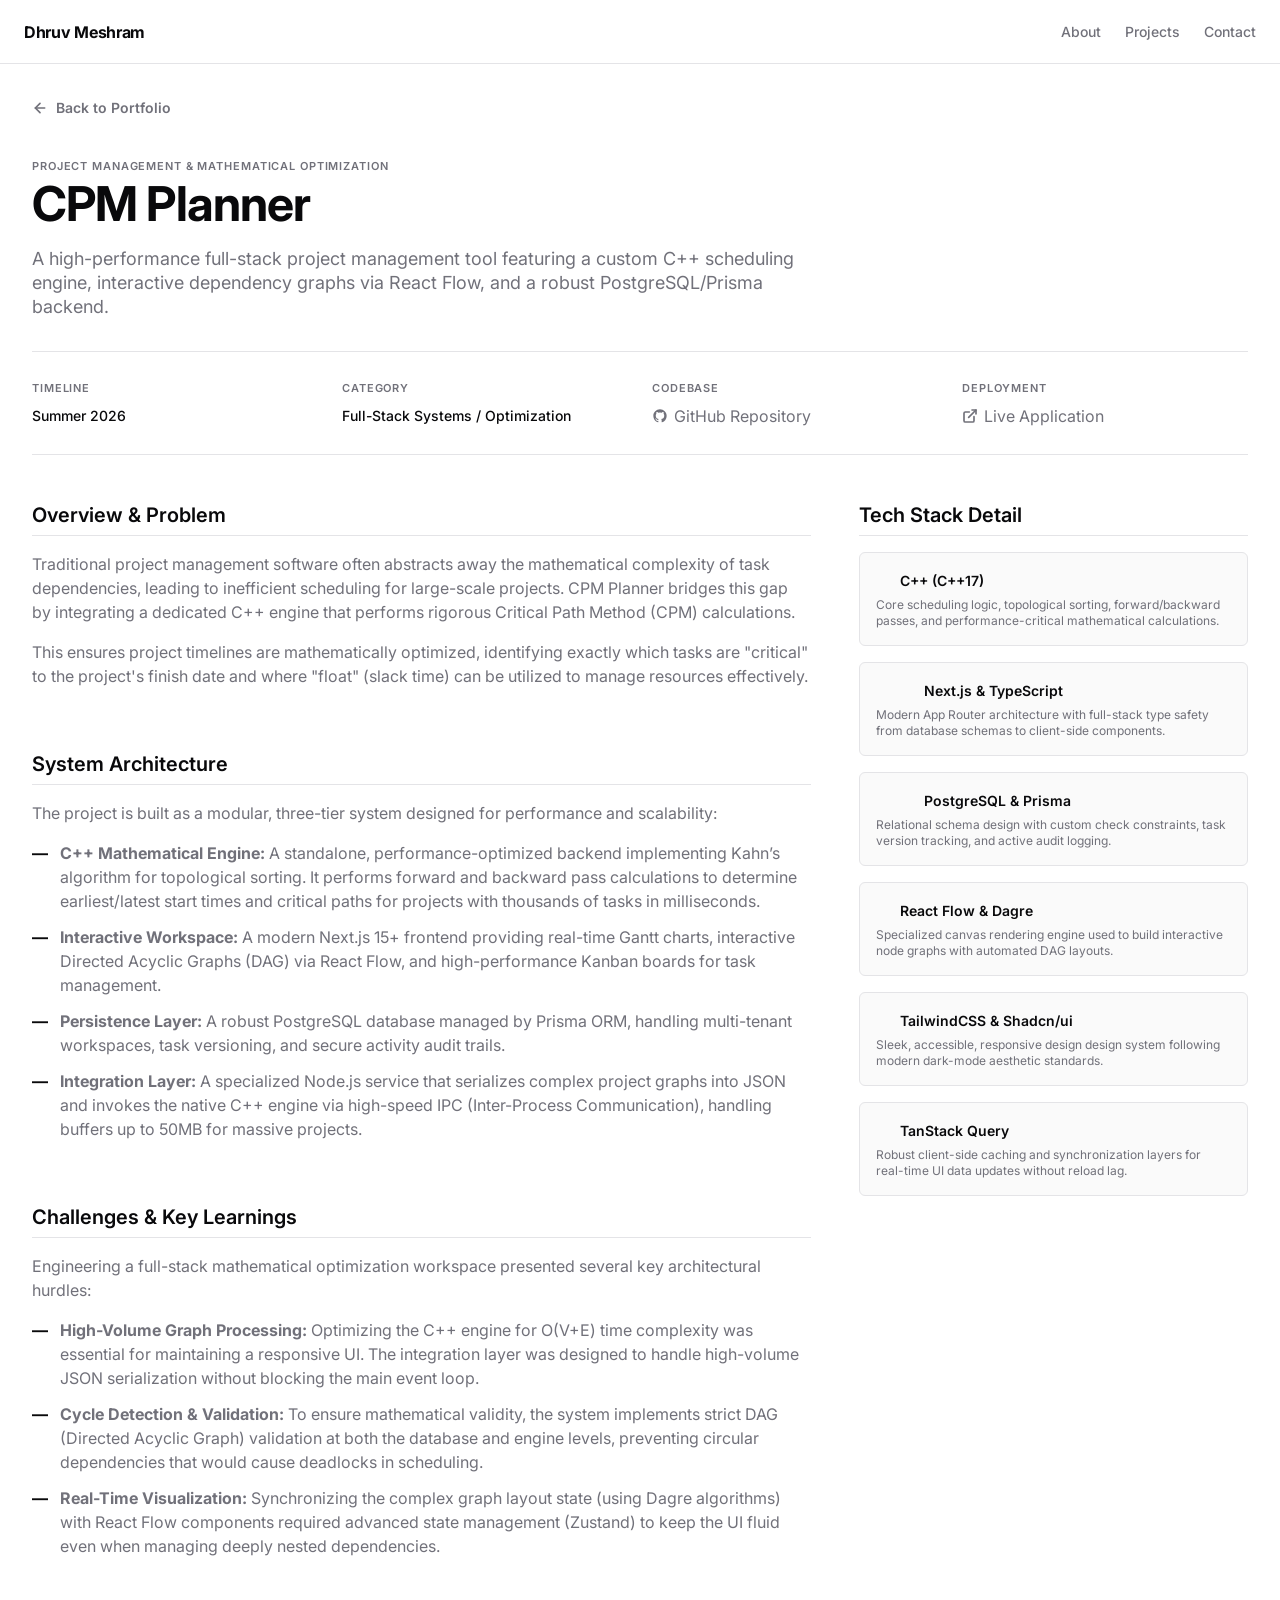
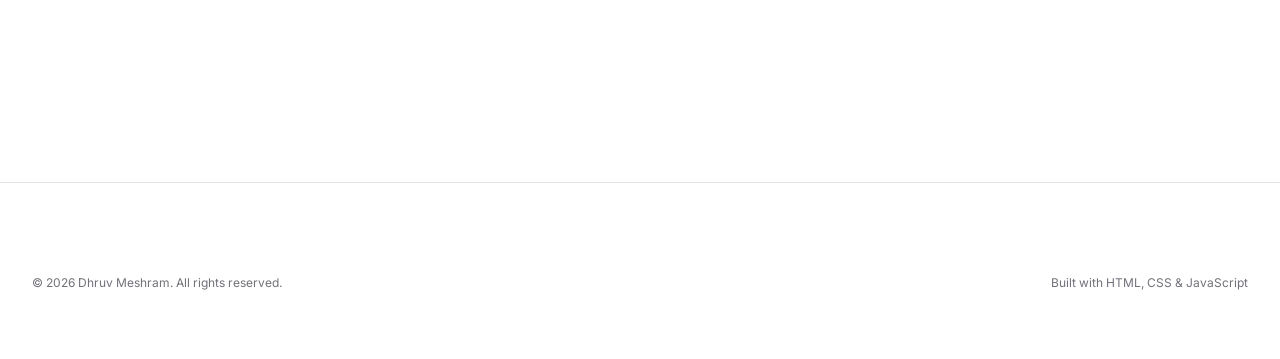
==== projects/cpm-planner.html @ 022d0e7c "added CPM Planner project in portfolio" ====
<!DOCTYPE html>
<html lang="en">

<head>
  <meta charset="UTF-8" />
  <meta name="viewport" content="width=device-width, initial-scale=1.0" />
  <meta name="description"
    content="Detailed overview of CPM Planner — a high-performance full-stack project management tool featuring a custom C++ scheduling engine, Next.js 15 interactive frontend, and IPC integration layer." />
  <title>CPM Planner — Project Details</title>

  <!-- Fonts: Geist via CDN, fallback Inter -->
  <link rel="preconnect" href="https://fonts.googleapis.com" />
  <link rel="preconnect" href="https://fonts.gstatic.com" crossorigin />
  <link href="https://fonts.googleapis.com/css2?family=Inter:wght@400;500;600;700&display=swap" rel="stylesheet" />
  <link href="https://fonts.cdnfonts.com/css/geist-sans" rel="stylesheet" />

  <!-- Styles -->
  <link rel="stylesheet" href="../css/tokens.css" />
  <link rel="stylesheet" href="../css/base.css" />
  <link rel="stylesheet" href="../css/typography.css" />
  <link rel="stylesheet" href="../css/components.css" />
  <link rel="stylesheet" href="../css/responsive.css" />

</head>

<body>

  <!-- NAVBAR -->
  <nav class="navbar" role="navigation" aria-label="Main navigation">
    <div class="navbar__inner">
      <a href="../index.html" class="navbar__logo">Dhruv Meshram</a>

      <ul class="navbar__links" role="list">
        <li><a class="navbar__link" href="../index.html#about">About</a></li>
        <li><a class="navbar__link" href="../index.html#projects">Projects</a></li>
        <li><a class="navbar__link" href="../index.html#contact">Contact</a></li>
      </ul>
    </div>
  </nav>

  <!-- MAIN CONTENT -->
  <main class="project-detail">
    <div class="container">
      
      <!-- Back Link -->
      <a href="../index.html#projects" class="project-detail__back" aria-label="Back to home page projects section">
        <svg width="16" height="16" viewBox="0 0 24 24" fill="none" stroke="currentColor" stroke-width="2.5" stroke-linecap="round" stroke-linejoin="round">
          <line x1="19" y1="12" x2="5" y2="12"></line>
          <polyline points="12 19 5 12 12 5"></polyline>
        </svg>
        Back to Portfolio
      </a>

      <!-- Header Section -->
      <header class="project-detail__header reveal">
        <span class="project-detail__eyebrow">Project Management &amp; Mathematical Optimization</span>
        <h1 class="project-detail__title">CPM Planner</h1>
        <p class="project-detail__summary">
          A high-performance full-stack project management tool featuring a custom C++ scheduling engine, interactive dependency graphs via React Flow, and a robust PostgreSQL/Prisma backend.
        </p>
      </header>

      <!-- Meta Grid -->
      <div class="project-detail__meta-grid reveal reveal-delay-1">
        <div>
          <p class="project-detail__meta-item-title">Timeline</p>
          <p class="project-detail__meta-item-value">Summer 2026</p>
        </div>
        <div>
          <p class="project-detail__meta-item-title">Category</p>
          <p class="project-detail__meta-item-value">Full-Stack Systems / Optimization</p>
        </div>
        <div>
          <p class="project-detail__meta-item-title">Codebase</p>
          <a href="https://github.com/dhruv-meshram/cpm.git" target="_blank" rel="noopener noreferrer" class="project-detail__meta-link">
            <svg viewBox="0 0 24 24" fill="currentColor">
              <path d="M12 2C6.477 2 2 6.477 2 12c0 4.418 2.865 8.166 6.839 9.489.5.092.682-.217.682-.482 0-.237-.009-.868-.014-1.703-2.782.604-3.369-1.342-3.369-1.342-.454-1.154-1.11-1.462-1.11-1.462-.908-.62.069-.608.069-.608 1.003.07 1.531 1.03 1.531 1.03.892 1.529 2.341 1.087 2.91.832.092-.647.35-1.088.636-1.338-2.22-.253-4.555-1.11-4.555-4.943 0-1.091.39-1.984 1.029-2.683-.103-.253-.446-1.27.098-2.647 0 0 .84-.269 2.75 1.025A9.578 9.578 0 0 1 12 6.836a9.59 9.59 0 0 1 2.504.337c1.909-1.294 2.747-1.025 2.747-1.025.546 1.377.202 2.394.1 2.647.64.699 1.028 1.592 1.028 2.683 0 3.842-2.339 4.687-4.566 4.935.359.309.678.919.678 1.852 0 1.336-.012 2.415-.012 2.743 0 .267.18.578.688.48C19.138 20.163 22 16.418 22 12c0-5.523-4.477-10-10-10z" />
            </svg>
            GitHub Repository
          </a>
        </div>
        <div>
          <p class="project-detail__meta-item-title">Deployment</p>
          <a href="https://cpm-app-w0e3.onrender.com" target="_blank" rel="noopener noreferrer" class="project-detail__meta-link">
            <svg viewBox="0 0 24 24" fill="none" stroke="currentColor" stroke-width="2.5" stroke-linecap="round" stroke-linejoin="round">
              <path d="M18 13v6a2 2 0 0 1-2 2H5a2 2 0 0 1-2-2V8a2 2 0 0 1 2-2h6"></path>
              <polyline points="15 3 21 3 21 9"></polyline>
              <line x1="10" y1="14" x2="21" y2="3"></line>
            </svg>
            Live Application
          </a>
        </div>
      </div>


      <!-- Details Content Grid -->
      <div class="project-detail__content-grid">
        
        <!-- Left Side: Main Writeup -->
        <div class="reveal">
          <section class="project-detail__section">
            <h2 class="project-detail__section-title">Overview &amp; Problem</h2>
            <p class="project-detail__text">
              Traditional project management software often abstracts away the mathematical complexity of task dependencies, leading to inefficient scheduling for large-scale projects. CPM Planner bridges this gap by integrating a dedicated C++ engine that performs rigorous Critical Path Method (CPM) calculations.
            </p>
            <p class="project-detail__text">
              This ensures project timelines are mathematically optimized, identifying exactly which tasks are "critical" to the project's finish date and where "float" (slack time) can be utilized to manage resources effectively.
            </p>
          </section>

          <section class="project-detail__section">
            <h2 class="project-detail__section-title">System Architecture</h2>
            <p class="project-detail__text">
              The project is built as a modular, three-tier system designed for performance and scalability:
            </p>
            <div class="project-detail__bullets">
              <div class="project-detail__bullet">
                <div>
                  <strong>C++ Mathematical Engine:</strong> A standalone, performance-optimized backend implementing Kahn’s algorithm for topological sorting. It performs forward and backward pass calculations to determine earliest/latest start times and critical paths for projects with thousands of tasks in milliseconds.
                </div>
              </div>
              <div class="project-detail__bullet">
                <div>
                  <strong>Interactive Workspace:</strong> A modern Next.js 15+ frontend providing real-time Gantt charts, interactive Directed Acyclic Graphs (DAG) via React Flow, and high-performance Kanban boards for task management.
                </div>
              </div>
              <div class="project-detail__bullet">
                <div>
                  <strong>Persistence Layer:</strong> A robust PostgreSQL database managed by Prisma ORM, handling multi-tenant workspaces, task versioning, and secure activity audit trails.
                </div>
              </div>
              <div class="project-detail__bullet">
                <div>
                  <strong>Integration Layer:</strong> A specialized Node.js service that serializes complex project graphs into JSON and invokes the native C++ engine via high-speed IPC (Inter-Process Communication), handling buffers up to 50MB for massive projects.
                </div>
              </div>
            </div>
          </section>

          <section class="project-detail__section">
            <h2 class="project-detail__section-title">Challenges &amp; Key Learnings</h2>
            <p class="project-detail__text">
              Engineering a full-stack mathematical optimization workspace presented several key architectural hurdles:
            </p>
            <div class="project-detail__bullets">
              <div class="project-detail__bullet">
                <div>
                  <strong>High-Volume Graph Processing:</strong> Optimizing the C++ engine for O(V+E) time complexity was essential for maintaining a responsive UI. The integration layer was designed to handle high-volume JSON serialization without blocking the main event loop.
                </div>
              </div>
              <div class="project-detail__bullet">
                <div>
                  <strong>Cycle Detection &amp; Validation:</strong> To ensure mathematical validity, the system implements strict DAG (Directed Acyclic Graph) validation at both the database and engine levels, preventing circular dependencies that would cause deadlocks in scheduling.
                </div>
              </div>
              <div class="project-detail__bullet">
                <div>
                  <strong>Real-Time Visualization:</strong> Synchronizing the complex graph layout state (using Dagre algorithms) with React Flow components required advanced state management (Zustand) to keep the UI fluid even when managing deeply nested dependencies.
                </div>
              </div>
            </div>
          </section>

        </div>

        <!-- Right Side: Sidebar Tech Stack & Specs -->
        <div class="reveal reveal-delay-2">
          <section class="project-detail__section">
            <h2 class="project-detail__section-title">Tech Stack Detail</h2>
            <div class="project-detail__tech-list">
              <div class="project-detail__tech-item">
                <p class="project-detail__tech-name">
                  <span class="project-detail__tech-icon" style="mask-image: url('https://cdn.simpleicons.org/cplusplus'); -webkit-mask-image: url('https://cdn.simpleicons.org/cplusplus');"></span>
                  C++ (C++17)
                </p>
                <p class="project-detail__tech-desc">Core scheduling logic, topological sorting, forward/backward passes, and performance-critical mathematical calculations.</p>
              </div>
              <div class="project-detail__tech-item">
                <p class="project-detail__tech-name">
                  <span class="project-detail__tech-icon" style="mask-image: url('https://cdn.simpleicons.org/nextdotjs'); -webkit-mask-image: url('https://cdn.simpleicons.org/nextdotjs');"></span>
                  <span class="project-detail__tech-icon" style="mask-image: url('https://cdn.simpleicons.org/typescript'); -webkit-mask-image: url('https://cdn.simpleicons.org/typescript');"></span>
                  Next.js &amp; TypeScript
                </p>
                <p class="project-detail__tech-desc">Modern App Router architecture with full-stack type safety from database schemas to client-side components.</p>
              </div>
              <div class="project-detail__tech-item">
                <p class="project-detail__tech-name">
                  <span class="project-detail__tech-icon" style="mask-image: url('https://cdn.simpleicons.org/postgresql'); -webkit-mask-image: url('https://cdn.simpleicons.org/postgresql');"></span>
                  <span class="project-detail__tech-icon" style="mask-image: url('https://cdn.simpleicons.org/prisma'); -webkit-mask-image: url('https://cdn.simpleicons.org/prisma');"></span>
                  PostgreSQL &amp; Prisma
                </p>
                <p class="project-detail__tech-desc">Relational schema design with custom check constraints, task version tracking, and active audit logging.</p>
              </div>
              <div class="project-detail__tech-item">
                <p class="project-detail__tech-name">
                  <span class="project-detail__tech-icon" style="mask-image: url('https://cdn.simpleicons.org/react'); -webkit-mask-image: url('https://cdn.simpleicons.org/react');"></span>
                  React Flow &amp; Dagre
                </p>
                <p class="project-detail__tech-desc">Specialized canvas rendering engine used to build interactive node graphs with automated DAG layouts.</p>
              </div>
              <div class="project-detail__tech-item">
                <p class="project-detail__tech-name">
                  <span class="project-detail__tech-icon" style="mask-image: url('https://cdn.simpleicons.org/tailwindcss'); -webkit-mask-image: url('https://cdn.simpleicons.org/tailwindcss');"></span>
                  TailwindCSS &amp; Shadcn/ui
                </p>
                <p class="project-detail__tech-desc">Sleek, accessible, responsive design design system following modern dark-mode aesthetic standards.</p>
              </div>
              <div class="project-detail__tech-item">
                <p class="project-detail__tech-name">
                  <span class="project-detail__tech-icon" style="mask-image: url('https://cdn.simpleicons.org/reactquery'); -webkit-mask-image: url('https://cdn.simpleicons.org/reactquery');"></span>
                  TanStack Query
                </p>
                <p class="project-detail__tech-desc">Robust client-side caching and synchronization layers for real-time UI data updates without reload lag.</p>
              </div>
            </div>
          </section>
        </div>

      </div>
    </div>
  </main>

  <!-- FOOTER -->
  <footer class="contact-section">
    <div class="container">
      <div class="footer__bottom" style="margin-top: 0; border-top: none;">
        <p class="footer__copy">&copy; 2026 Dhruv Meshram. All rights reserved.</p>
        <p class="footer__copy">Built with HTML, CSS &amp; JavaScript</p>
      </div>
    </div>
  </footer>

  <!-- Scripts -->
  <script src="../js/animations.js"></script>
</body>

</html>
---- css/tokens.css ----
/* ============================================================
   DESIGN TOKENS — Dhruv Meshram Portfolio
   Source: bjorn-melin-design.json / bjorn-melin-design.css
   ============================================================ */

:root {
  /* ── Colors ── */
  --color-background: #ffffff;
  --color-foreground: #09090b;
  --color-muted-foreground: #71717a;
  --color-muted-surface: #f4f4f5;
  --color-surface-subtle: #fafafa;
  --color-primary-action: #18181b;
  --color-border: #e4e4e7;

  /* ── Spacing (4px base grid) ── */
  --sp-0-5: 2px;
  --sp-1: 4px;
  --sp-1-5: 6px;
  --sp-2: 8px;
  --sp-2-5: 10px;
  --sp-3: 12px;
  --sp-4: 16px;
  --sp-5: 20px;
  --sp-6: 24px;
  --sp-8: 32px;
  --sp-12: 48px;
  --sp-16: 64px;
  --sp-20: 80px;
  --sp-24: 96px;

  /* ── Border Radius ── */
  --radius-xs: 2px;
  --radius-sm: 6px;
  --radius-md: 8px;
  --radius-full: 9999px;

  /* ── Typography ── */
  --font-sans: "Geist", "Inter", ui-sans-serif, system-ui, -apple-system, sans-serif;
  --font-mono: "Geist Mono", "Fira Code", ui-monospace, monospace;

  /* Font sizes */
  --fs-hero: 72px;
  --fs-xl: 48px;
  --fs-lg: 36px;
  --fs-card: 20px;
  --fs-sub: 18px;
  --fs-body: 16px;
  --fs-sm: 14px;
  --fs-label: 12px;
  --fs-micro: 11px;

  /* Line heights */
  --lh-hero: 72px;
  --lh-xl: 48px;
  --lh-lg: 40px;
  --lh-card: 28px;
  --lh-body: 24px;
  --lh-sm: 20px;
  --lh-label: 16px;
  --lh-micro: 20px;

  /* Letter spacing */
  --ls-hero: -1.8px;
  --ls-lg: -0.9px;
  --ls-sub: -0.45px;

  /* ── Transitions ── */
  --transition-fast: 150ms ease;
  --transition-base: 250ms ease;
  --transition-slow: 400ms ease;

  /* ── Elevation ── */
  /* Flat design — border-based depth only */
  --shadow-card: 0 0 0 1px var(--color-border);

  /* ── Layout ── */
  --max-w-content: 1500px;
  --nav-height: 64px;
  --section-gap: var(--sp-24);
}
---- css/base.css ----
/* ============================================================
   BASE RESET & DEFAULTS
   ============================================================ */

*, *::before, *::after {
  box-sizing: border-box;
  margin: 0;
  padding: 0;
}

html {
  scroll-behavior: smooth;
  font-size: 16px;
  -webkit-text-size-adjust: 100%;
}

body {
  font-family: var(--font-sans);
  font-size: var(--fs-body);
  line-height: var(--lh-body);
  font-weight: 400;
  color: var(--color-foreground);
  background-color: var(--color-background);
  -webkit-font-smoothing: antialiased;
  -moz-osx-font-smoothing: grayscale;
  overflow-x: hidden;
}

img, video, svg {
  display: block;
  max-width: 100%;
}

a {
  color: inherit;
  text-decoration: none;
}

ul, ol {
  list-style: none;
}

button, input, textarea, select {
  font: inherit;
}

h1, h2, h3, h4, h5, h6 {
  font-weight: 700;
  line-height: 1.2;
  color: var(--color-foreground);
}

/* Focus styles from design signal */
*:focus-visible {
  outline: 3px solid var(--color-foreground);
  outline-offset: 2px;
  border-radius: var(--radius-xs);
}

/* Scroll padding for sticky nav */
html {
  scroll-padding-top: calc(var(--nav-height) + 16px);
}

/* ── Container ── */
.container {
  width: 100%;
  max-width: var(--max-w-content);
  margin-inline: auto;
  padding-inline: var(--sp-6);
}

/* ── Section base ── */
section {
  padding-block: var(--section-gap);
}

section:nth-child(even) {
  background-color: var(--color-surface-subtle);
}

/* ── Divider ── */
.divider {
  width: 100%;
  height: 1px;
  background-color: var(--color-border);
  margin-block: var(--sp-8);
}

/* ── Screen reader only ── */
.sr-only {
  position: absolute;
  width: 1px;
  height: 1px;
  padding: 0;
  margin: -1px;
  overflow: hidden;
  clip: rect(0, 0, 0, 0);
  white-space: nowrap;
  border: 0;
}

/* ── Reduced motion ── */
@media (prefers-reduced-motion: reduce) {
  *, *::before, *::after {
    animation-duration: 0.01ms !important;
    animation-iteration-count: 1 !important;
    transition-duration: 0.01ms !important;
    scroll-behavior: auto !important;
  }
}
---- css/typography.css ----
/* ============================================================
   TYPOGRAPHY UTILITY CLASSES
   Source: bjorn-melin-DESIGN.md type scale
   ============================================================ */

/* ── Hero H1 ── */
.type-hero {
  font-family: var(--font-sans);
  font-size: var(--fs-hero);
  font-weight: 700;
  line-height: var(--lh-hero);
  letter-spacing: var(--ls-hero);
  color: var(--color-foreground);
}

/* ── Section Heading XL ── */
.type-section-xl {
  font-family: var(--font-sans);
  font-size: var(--fs-xl);
  font-weight: 700;
  line-height: var(--lh-xl);
  letter-spacing: normal;
  color: var(--color-foreground);
}

/* ── Section Heading LG ── */
.type-section-lg {
  font-family: var(--font-sans);
  font-size: var(--fs-lg);
  font-weight: 700;
  line-height: var(--lh-lg);
  letter-spacing: var(--ls-lg);
  color: var(--color-foreground);
}

/* ── Card Heading ── */
.type-card-heading {
  font-family: var(--font-sans);
  font-size: var(--fs-card);
  font-weight: 600;
  line-height: var(--lh-card);
  letter-spacing: normal;
  color: var(--color-foreground);
}

/* ── Subheading ── */
.type-subheading {
  font-family: var(--font-sans);
  font-size: var(--fs-sub);
  font-weight: 600;
  line-height: var(--lh-card);
  letter-spacing: var(--ls-sub);
  color: var(--color-foreground);
}

/* ── Body ── */
.type-body {
  font-family: var(--font-sans);
  font-size: var(--fs-body);
  font-weight: 400;
  line-height: var(--lh-body);
  letter-spacing: normal;
  color: var(--color-foreground);
}

/* ── Body Medium ── */
.type-body-medium {
  font-family: var(--font-sans);
  font-size: var(--fs-sm);
  font-weight: 500;
  line-height: var(--lh-sm);
  letter-spacing: normal;
}

/* ── Body Small ── */
.type-body-small {
  font-family: var(--font-sans);
  font-size: var(--fs-sm);
  font-weight: 400;
  line-height: var(--lh-sm);
  letter-spacing: normal;
}

/* ── Label ── */
.type-label {
  font-family: var(--font-sans);
  font-size: var(--fs-label);
  font-weight: 600;
  line-height: var(--lh-label);
  letter-spacing: normal;
}

/* ── Caption ── */
.type-caption {
  font-family: var(--font-sans);
  font-size: var(--fs-label);
  font-weight: 400;
  line-height: var(--lh-label);
  letter-spacing: normal;
  color: var(--color-muted-foreground);
}

/* ── Micro Label ── */
.type-micro {
  font-family: var(--font-sans);
  font-size: var(--fs-micro);
  font-weight: 500;
  line-height: var(--lh-micro);
  letter-spacing: normal;
  text-transform: uppercase;
  color: var(--color-muted-foreground);
}

/* ── Color Modifiers ── */
.text-muted    { color: var(--color-muted-foreground); }
.text-primary  { color: var(--color-foreground); }
.text-action   { color: var(--color-primary-action); }
---- css/components.css ----
/* ============================================================
   COMPONENTS — Navbar, Hero, Section Headers, Cards, Badges
   ============================================================ */

/* ══════════════════════════════════════════
   NAVBAR
══════════════════════════════════════════ */
.navbar {
  position: fixed;
  top: 0;
  left: 0;
  right: 0;
  z-index: 100;
  height: var(--nav-height);
  background-color: rgba(255, 255, 255, 0.85);
  backdrop-filter: blur(4px);
  -webkit-backdrop-filter: blur(4px);
  border-bottom: 1px solid var(--color-border);
}

.navbar__inner {
  display: flex;
  align-items: center;
  justify-content: space-between;
  height: 100%;
  max-width: var(--max-w-content);
  margin-inline: auto;
  padding-inline: var(--sp-6);
}

.navbar__logo {
  font-size: var(--fs-body);
  font-weight: 700;
  letter-spacing: -0.3px;
  color: var(--color-foreground);
  white-space: nowrap;
}

.navbar__links {
  display: flex;
  align-items: center;
  gap: var(--sp-6);
}

.navbar__link {
  font-size: var(--fs-sm);
  font-weight: 500;
  color: var(--color-muted-foreground);
  transition: color var(--transition-fast);
  white-space: nowrap;
}

.navbar__link:hover,
.navbar__link.is-active {
  color: var(--color-foreground);
}

.navbar__link.is-active {
  font-weight: 600;
}

/* Mobile hamburger */
.navbar__toggle {
  display: none;
  flex-direction: column;
  gap: 5px;
  background: none;
  border: none;
  cursor: pointer;
  padding: var(--sp-1);
}

.navbar__toggle span {
  display: block;
  width: 22px;
  height: 2px;
  background-color: var(--color-foreground);
  border-radius: var(--radius-full);
  transition: transform var(--transition-base), opacity var(--transition-base);
}

.navbar__toggle.is-open span:nth-child(1) {
  transform: translateY(7px) rotate(45deg);
}

.navbar__toggle.is-open span:nth-child(2) {
  opacity: 0;
}

.navbar__toggle.is-open span:nth-child(3) {
  transform: translateY(-7px) rotate(-45deg);
}

/* Mobile nav drawer */
.navbar__mobile {
  display: none;
  flex-direction: column;
  gap: var(--sp-1);
  background-color: var(--color-background);
  border-bottom: 1px solid var(--color-border);
  padding: var(--sp-4) var(--sp-6);
}

.navbar__mobile.is-open {
  display: flex;
}

.navbar__mobile-link {
  font-size: var(--fs-body);
  font-weight: 500;
  color: var(--color-muted-foreground);
  padding-block: var(--sp-2);
  border-bottom: 1px solid var(--color-border);
  transition: color var(--transition-fast);
}

.navbar__mobile-link:last-child {
  border-bottom: none;
}

.navbar__mobile-link:hover {
  color: var(--color-foreground);
}


/* ══════════════════════════════════════════
   SECTION HEADER
══════════════════════════════════════════ */
.section-header {
  margin-bottom: var(--sp-12);
}

.section-header__eyebrow {
  font-size: var(--fs-micro);
  font-weight: 500;
  letter-spacing: 0.08em;
  text-transform: uppercase;
  color: var(--color-muted-foreground);
  margin-bottom: var(--sp-2);
}

.section-header__title {
  font-size: var(--fs-lg);
  font-weight: 700;
  line-height: var(--lh-lg);
  letter-spacing: var(--ls-lg);
  color: var(--color-foreground);
}

.section-header__subtitle {
  margin-top: var(--sp-3);
  font-size: var(--fs-body);
  font-weight: 400;
  line-height: var(--lh-body);
  color: var(--color-muted-foreground);
  max-width: 560px;
}


/* ══════════════════════════════════════════
   HERO
══════════════════════════════════════════ */
.hero {
  min-height: 100svh;
  display: flex;
  align-items: center;
  padding-top: var(--nav-height);
  background-color: var(--color-background);
}

.hero__inner {
  display: grid;
  grid-template-columns: 1fr auto;
  gap: var(--sp-12);
  align-items: center;
  width: 100%;
}

.hero__eyebrow {
  font-size: var(--fs-sm);
  font-weight: 500;
  letter-spacing: 0.08em;
  text-transform: uppercase;
  color: var(--color-muted-foreground);
  margin-bottom: var(--sp-4);
}

.hero__name {
  font-size: clamp(40px, 6vw, var(--fs-hero));
  font-weight: 700;
  line-height: 1;
  letter-spacing: var(--ls-hero);
  color: var(--color-foreground);
  margin-bottom: var(--sp-4);
}

.hero__title {
  font-size: clamp(var(--fs-sub), 2.5vw, var(--fs-card));
  font-weight: 600;
  color: var(--color-muted-foreground);
  letter-spacing: var(--ls-sub);
  margin-bottom: var(--sp-6);
}

.hero__description {
  font-size: var(--fs-body);
  line-height: var(--lh-body);
  color: var(--color-muted-foreground);
  max-width: 520px;
  margin-bottom: var(--sp-8);
}

.hero__actions {
  display: flex;
  align-items: center;
  gap: var(--sp-4);
  flex-wrap: wrap;
}

/* Social icon links */
.icon-link {
  display: inline-flex;
  align-items: center;
  justify-content: center;
  width: 40px;
  height: 40px;
  border: 1px solid var(--color-border);
  border-radius: var(--radius-md);
  color: var(--color-muted-foreground);
  transition: color var(--transition-fast), border-color var(--transition-fast), background-color var(--transition-fast);
}

.icon-link:hover {
  color: var(--color-foreground);
  border-color: var(--color-foreground);
  background-color: var(--color-surface-subtle);
}

.icon-link svg {
  width: 18px;
  height: 18px;
}

/* Availability badge */
.availability-badge {
  display: inline-flex;
  align-items: center;
  gap: var(--sp-2);
  padding: var(--sp-1-5) var(--sp-3);
  border: 1px solid var(--color-border);
  border-radius: var(--radius-full);
  font-size: var(--fs-label);
  font-weight: 600;
  color: var(--color-muted-foreground);
  margin-bottom: var(--sp-6);
}

.availability-badge__dot {
  width: 6px;
  height: 6px;
  border-radius: var(--radius-full);
  background-color: #22c55e;
  animation: pulse-dot 2s ease-in-out infinite;
}

@keyframes pulse-dot {

  0%,
  100% {
    opacity: 1;
    transform: scale(1);
  }

  50% {
    opacity: 0.6;
    transform: scale(0.85);
  }
}

/* Hero image */
.hero__image-wrap {
  width: 400px;
  height: 400px;
  border-radius: var(--radius-md);
  overflow: hidden;
  border: 1px solid var(--color-border);
  background-color: var(--color-muted-surface);
  flex-shrink: 0;
}

.hero__image {
  width: 100%;
  height: 100%;
  object-fit: cover;
}

.hero__image-placeholder {
  width: 100%;
  height: 100%;
  display: flex;
  align-items: center;
  justify-content: center;
  color: var(--color-muted-foreground);
  font-size: var(--fs-sm);
}


/* ══════════════════════════════════════════
   ABOUT
══════════════════════════════════════════ */
.about__text {
  font-size: var(--fs-body);
  line-height: var(--lh-body);
  color: var(--color-muted-foreground);
  max-width: 680px;
}

.about__text+.about__text {
  margin-top: var(--sp-4);
}

.about__stats {
  display: flex;
  gap: var(--sp-8);
  margin-top: var(--sp-8);
  flex-wrap: wrap;
}

.about__stat-value {
  font-size: var(--fs-lg);
  font-weight: 700;
  color: var(--color-foreground);
  line-height: 1;
}

.about__stat-label {
  font-size: var(--fs-sm);
  font-weight: 400;
  color: var(--color-muted-foreground);
  margin-top: var(--sp-1);
}


/* ══════════════════════════════════════════
   SKILLS
══════════════════════════════════════════ */
.skills__category {
  margin-bottom: var(--sp-8);
}

.skills__category-title {
  font-size: var(--fs-sm);
  font-weight: 600;
  letter-spacing: 0.06em;
  text-transform: uppercase;
  color: var(--color-muted-foreground);
  margin-bottom: var(--sp-4);
  padding-bottom: var(--sp-2);
  border-bottom: 1px solid var(--color-border);
}

.skills__badges {
  display: flex;
  flex-wrap: wrap;
  gap: var(--sp-2);
}

.skills__badges img {
  height: 28px;
  border-radius: var(--radius-xs);
  transition: opacity var(--transition-fast), transform var(--transition-fast);
}

.skills__badges img:hover {
  opacity: 0.85;
  transform: translateY(-1px);
}


/* ══════════════════════════════════════════
   PROJECT CARDS
══════════════════════════════════════════ */
.projects__grid {
  display: grid;
  grid-template-columns: repeat(2, 1fr);
  gap: var(--sp-6);
}

.project-card {
  position: relative;
  cursor: pointer;
  display: flex;
  flex-direction: column;
  border: 1px solid var(--color-border);
  border-radius: var(--radius-md);
  padding: var(--sp-6);
  background-color: var(--color-background);
  transition: background-color var(--transition-fast), border-color var(--transition-fast), transform var(--transition-fast);
}

.project-card:hover {
  background-color: var(--color-surface-subtle);
  border-color: var(--color-foreground);
  transform: translateY(-2px);
}

.project-card__title-link {
  color: inherit;
  text-decoration: none;
}

.project-card__title-link::after {
  content: "";
  position: absolute;
  top: 0;
  left: 0;
  right: 0;
  bottom: 0;
  z-index: 1;
}

.project-card:hover .project-card__title-link {
  text-decoration: underline;
  text-decoration-thickness: 1.5px;
  text-underline-offset: 4px;
}

.project-card__header {
  display: flex;
  align-items: flex-start;
  justify-content: space-between;
  gap: var(--sp-4);
  margin-bottom: var(--sp-3);
}

.project-card__title {
  font-size: var(--fs-card);
  font-weight: 600;
  line-height: var(--lh-card);
  color: var(--color-foreground);
}

.project-card__link {
  position: relative;
  z-index: 2;
  display: inline-flex;
  align-items: center;
  justify-content: center;
  flex-shrink: 0;
  width: 32px;
  height: 32px;
  border: 1px solid var(--color-border);
  border-radius: var(--radius-md);
  color: var(--color-muted-foreground);
  transition: color var(--transition-fast), border-color var(--transition-fast);
}

.project-card__link:hover {
  color: var(--color-foreground);
  border-color: var(--color-foreground);
}

.project-card__link svg {
  width: 14px;
  height: 14px;
}

.project-card__desc {
  font-size: var(--fs-sm);
  font-weight: 400;
  line-height: var(--lh-sm);
  color: var(--color-muted-foreground);
  margin-bottom: var(--sp-4);
  flex: 1;
}

.project-card__features {
  margin-bottom: var(--sp-4);
}

.project-card__features-title {
  font-size: var(--fs-micro);
  font-weight: 500;
  text-transform: uppercase;
  letter-spacing: 0.08em;
  color: var(--color-muted-foreground);
  margin-bottom: var(--sp-2);
}

.project-card__feature-list {
  display: flex;
  flex-direction: column;
  gap: var(--sp-1);
}

.project-card__feature {
  display: flex;
  gap: var(--sp-2);
  font-size: var(--fs-sm);
  font-weight: 400;
  line-height: var(--lh-sm);
  color: var(--color-muted-foreground);
}

.project-card__feature::before {
  content: "—";
  color: var(--color-muted-foreground);
  flex-shrink: 0;
}

.project-card__tech {
  display: flex;
  flex-wrap: wrap;
  gap: var(--sp-1-5);
  margin-top: auto;
  padding-top: var(--sp-4);
  border-top: 1px solid var(--color-border);
}

.tech-tag {
  display: inline-flex;
  align-items: center;
  gap: var(--sp-1);
  padding: var(--sp-0-5) var(--sp-1-5);
  background-color: var(--color-muted-surface);
  border-radius: var(--radius-sm);
  font-size: var(--fs-micro);
  font-weight: 500;
  color: var(--color-foreground);
  white-space: nowrap;
}

.tech-tag__icon {
  display: inline-block;
  width: 12px;
  height: 12px;
  background-color: var(--color-foreground);
  -webkit-mask-size: contain;
  mask-size: contain;
  -webkit-mask-position: center;
  mask-position: center;
  -webkit-mask-repeat: no-repeat;
  mask-repeat: no-repeat;
}


/* ══════════════════════════════════════════
   EXPERIENCE / TIMELINE
══════════════════════════════════════════ */
.timeline {
  display: flex;
  flex-direction: column;
  gap: 0;
  border-left: 1px solid var(--color-border);
  padding-left: var(--sp-6);
  margin-left: var(--sp-3);
}

.timeline-item {
  position: relative;
  padding-bottom: var(--sp-8);
}

.timeline-item:last-child {
  padding-bottom: 0;
}

.timeline-item__dot {
  position: absolute;
  left: calc(-1 * var(--sp-6) - 5px);
  top: 4px;
  width: 10px;
  height: 10px;
  border-radius: var(--radius-full);
  background-color: var(--color-foreground);
  border: 2px solid var(--color-background);
  box-shadow: 0 0 0 1px var(--color-border);
}

.timeline-item__date {
  display: inline-flex;
  align-items: center;
  padding: var(--sp-0-5) var(--sp-2);
  background-color: var(--color-muted-surface);
  border-radius: var(--radius-full);
  font-size: var(--fs-micro);
  font-weight: 600;
  color: var(--color-muted-foreground);
  letter-spacing: 0.04em;
  margin-bottom: var(--sp-3);
}

.timeline-item__title {
  font-size: var(--fs-card);
  font-weight: 600;
  line-height: var(--lh-card);
  color: var(--color-foreground);
  margin-bottom: var(--sp-1);
}

.timeline-item__subtitle {
  font-size: var(--fs-sm);
  font-weight: 500;
  color: var(--color-muted-foreground);
  margin-bottom: var(--sp-4);
}

.timeline-item__bullets {
  display: flex;
  flex-direction: column;
  gap: var(--sp-2);
}

.timeline-item__bullet {
  display: flex;
  gap: var(--sp-3);
  font-size: var(--fs-sm);
  line-height: var(--lh-sm);
  color: var(--color-muted-foreground);
}

.timeline-item__bullet::before {
  content: "–";
  color: var(--color-muted-foreground);
  flex-shrink: 0;
  line-height: var(--lh-sm);
}

.timeline-item__tags {
  display: flex;
  flex-wrap: wrap;
  gap: var(--sp-1-5);
  margin-top: var(--sp-4);
}

/* ══════════════════════════════════════════
   EDUCATION
══════════════════════════════════════════ */
.edu-card {
  border: 1px solid var(--color-border);
  border-radius: var(--radius-md);
  padding: var(--sp-6);
  background-color: var(--color-background);
  display: grid;
  grid-template-columns: 1fr auto;
  gap: var(--sp-4);
  align-items: start;
}

.edu-card__degree {
  font-size: var(--fs-card);
  font-weight: 600;
  color: var(--color-foreground);
  margin-bottom: var(--sp-1);
}

.edu-card__university {
  font-size: var(--fs-sm);
  font-weight: 500;
  color: var(--color-muted-foreground);
  margin-bottom: var(--sp-4);
}

.edu-card__location {
  display: flex;
  align-items: center;
  gap: var(--sp-1);
  font-size: var(--fs-sm);
  color: var(--color-muted-foreground);
  margin-bottom: var(--sp-4);
}

.edu-card__coursework-title {
  font-size: var(--fs-micro);
  font-weight: 600;
  text-transform: uppercase;
  letter-spacing: 0.08em;
  color: var(--color-muted-foreground);
  margin-bottom: var(--sp-2);
}

.edu-card__courses {
  display: flex;
  flex-wrap: wrap;
  gap: var(--sp-1-5);
}

.edu-card__grad {
  text-align: right;
  flex-shrink: 0;
}

.edu-card__grad-label {
  font-size: var(--fs-micro);
  font-weight: 500;
  text-transform: uppercase;
  letter-spacing: 0.08em;
  color: var(--color-muted-foreground);
  margin-bottom: var(--sp-1);
}

.edu-card__grad-year {
  font-size: var(--fs-lg);
  font-weight: 700;
  color: var(--color-foreground);
}


/* ══════════════════════════════════════════
   RESEARCH INTERESTS
══════════════════════════════════════════ */
.research__grid {
  display: grid;
  grid-template-columns: repeat(auto-fill, minmax(180px, 1fr));
  gap: var(--sp-4);
}

.research-item {
  border: 1px solid var(--color-border);
  border-radius: var(--radius-md);
  padding: var(--sp-4) var(--sp-5);
  background-color: var(--color-background);
  transition: background-color var(--transition-fast);
}

.research-item:hover {
  background-color: var(--color-surface-subtle);
}

.research-item__label {
  font-size: var(--fs-sm);
  font-weight: 600;
  color: var(--color-foreground);
  line-height: var(--lh-sm);
}


/* ══════════════════════════════════════════
   ACHIEVEMENTS
══════════════════════════════════════════ */
.achievements__list {
  display: grid;
  grid-template-columns: repeat(2, 1fr);
  gap: var(--sp-4);
}

.achievement-card {
  display: flex;
  align-items: flex-start;
  gap: var(--sp-4);
  border: 1px solid var(--color-border);
  border-radius: var(--radius-md);
  padding: var(--sp-5);
  background-color: var(--color-background);
  transition: background-color var(--transition-fast);
}

.achievement-card:hover {
  background-color: var(--color-surface-subtle);
}

.achievement-card__icon {
  flex-shrink: 0;
  width: 36px;
  height: 36px;
  display: flex;
  align-items: center;
  justify-content: center;
  font-size: 20px;
  background-color: var(--color-muted-surface);
  border-radius: var(--radius-md);
}

.achievement-card__text {
  font-size: var(--fs-sm);
  font-weight: 500;
  line-height: var(--lh-sm);
  color: var(--color-foreground);
}


/* ══════════════════════════════════════════
   ACTIVITIES & INTERESTS
══════════════════════════════════════════ */
.activities__grid {
  display: grid;
  grid-template-columns: 1fr 1fr;
  gap: var(--sp-6);
}

.activities__group-title {
  font-size: var(--fs-micro);
  font-weight: 600;
  text-transform: uppercase;
  letter-spacing: 0.08em;
  color: var(--color-muted-foreground);
  margin-bottom: var(--sp-4);
}

.activities__items {
  display: flex;
  flex-direction: column;
  gap: var(--sp-3);
}

.activity-item {
  display: flex;
  align-items: center;
  gap: var(--sp-3);
  font-size: var(--fs-sm);
  font-weight: 500;
  color: var(--color-foreground);
}

.activity-item__icon {
  width: 32px;
  height: 32px;
  background-color: var(--color-muted-surface);
  border-radius: var(--radius-md);
  display: flex;
  align-items: center;
  justify-content: center;
  font-size: 16px;
  flex-shrink: 0;
}


/* ══════════════════════════════════════════
   CONTACT / FOOTER
══════════════════════════════════════════ */
.contact-section {
  border-top: 1px solid var(--color-border);
  padding-block: var(--sp-16);
  background-color: var(--color-background);
}

.contact__inner {
  display: grid;
  grid-template-columns: 1fr auto;
  gap: var(--sp-8);
  align-items: start;
}

.contact__heading {
  font-size: var(--fs-lg);
  font-weight: 700;
  letter-spacing: var(--ls-lg);
  margin-bottom: var(--sp-2);
}

.contact__sub {
  font-size: var(--fs-body);
  color: var(--color-muted-foreground);
  margin-bottom: var(--sp-6);
}

.contact__links {
  display: flex;
  flex-direction: column;
  gap: var(--sp-3);
}

.contact__link-row {
  display: flex;
  align-items: center;
  gap: var(--sp-3);
  font-size: var(--fs-sm);
  font-weight: 500;
  color: var(--color-muted-foreground);
  transition: color var(--transition-fast);
}

.contact__link-row:hover {
  color: var(--color-foreground);
}

.contact__link-row svg {
  width: 16px;
  height: 16px;
  flex-shrink: 0;
}

.contact__location {
  font-size: var(--fs-sm);
  color: var(--color-muted-foreground);
}

.footer__bottom {
  border-top: 1px solid var(--color-border);
  padding-top: var(--sp-6);
  margin-top: var(--sp-8);
  display: flex;
  align-items: center;
  justify-content: space-between;
  gap: var(--sp-4);
}

.footer__copy {
  font-size: var(--fs-label);
  color: var(--color-muted-foreground);
}

/* ══════════════════════════════════════════
   SCROLL REVEAL ANIMATION
══════════════════════════════════════════ */
.reveal {
  opacity: 0;
  transform: translateY(16px);
  transition: opacity var(--transition-slow), transform var(--transition-slow);
}

.reveal.is-visible {
  opacity: 1;
  transform: translateY(0);
}

.reveal-delay-1 {
  transition-delay: 80ms;
}

.reveal-delay-2 {
  transition-delay: 160ms;
}

.reveal-delay-3 {
  transition-delay: 240ms;
}

.reveal-delay-4 {
  transition-delay: 320ms;
}

/* ============================================================
   PROJECT DETAIL PAGES
   ============================================================ */
.project-detail {
  padding-top: calc(var(--nav-height) + var(--sp-8));
  padding-bottom: var(--sp-24);
  background-color: var(--color-background);
}

.project-detail__back {
  display: inline-flex;
  align-items: center;
  gap: var(--sp-2);
  font-size: var(--fs-sm);
  font-weight: 600;
  color: var(--color-muted-foreground);
  margin-bottom: var(--sp-8);
  transition: color var(--transition-fast), transform var(--transition-fast);
}

.project-detail__back:hover {
  color: var(--color-foreground);
  transform: translateX(-4px);
}

.project-detail__header {
  margin-bottom: var(--sp-8);
}

.project-detail__eyebrow {
  font-size: var(--fs-micro);
  font-weight: 600;
  letter-spacing: 0.08em;
  text-transform: uppercase;
  color: var(--color-muted-foreground);
  margin-bottom: var(--sp-2);
}

.project-detail__title {
  font-size: clamp(32px, 5vw, 48px);
  font-weight: 700;
  line-height: 1.1;
  color: var(--color-foreground);
  margin-bottom: var(--sp-4);
  letter-spacing: var(--ls-lg);
}

.project-detail__summary {
  font-size: var(--fs-sub);
  line-height: var(--lh-body);
  color: var(--color-muted-foreground);
  max-width: 800px;
  margin-bottom: var(--sp-6);
}

.project-detail__meta-grid {
  display: grid;
  grid-template-columns: repeat(auto-fit, minmax(200px, 1fr));
  gap: var(--sp-6);
  padding-block: var(--sp-6);
  border-block: 1px solid var(--color-border);
  margin-bottom: var(--sp-12);
}

.project-detail__meta-item-title {
  font-size: var(--fs-micro);
  font-weight: 600;
  text-transform: uppercase;
  letter-spacing: 0.08em;
  color: var(--color-muted-foreground);
  margin-bottom: var(--sp-1);
}

.project-detail__meta-item-value {
  font-size: var(--fs-sm);
  font-weight: 500;
  color: var(--color-foreground);
}

.project-detail__meta-link {
  display: inline-flex;
  align-items: center;
  gap: var(--sp-1-5);
  color: var(--color-muted-foreground);
  transition: color var(--transition-fast);
}

.project-detail__meta-link:hover {
  color: var(--color-foreground);
}

.project-detail__meta-link svg {
  width: 16px;
  height: 16px;
}

.project-detail__showcase {
  margin-bottom: var(--sp-16);
  border: 1px solid var(--color-border);
  border-radius: var(--radius-md);
  overflow: hidden;
  background-color: var(--color-surface-subtle);
  box-shadow: 0 4px 30px rgba(0, 0, 0, 0.01);
}

.project-detail__image {
  width: 100%;
  height: auto;
  object-fit: cover;
  display: block;
}

.project-detail__content-grid {
  display: grid;
  grid-template-columns: 2fr 1fr;
  gap: var(--sp-12);
  margin-bottom: var(--sp-16);
}

@media (max-width: 768px) {
  .project-detail__content-grid {
    grid-template-columns: 1fr;
    gap: var(--sp-8);
  }
}

.project-detail__section {
  margin-bottom: var(--sp-16);
}

.project-detail section.project-detail__section {
  padding-block: 0;
  background-color: transparent;
}

.project-detail__section-title {
  font-size: var(--fs-card);
  font-weight: 600;
  color: var(--color-foreground);
  margin-bottom: var(--sp-4);
  padding-bottom: var(--sp-2);
  border-bottom: 1px solid var(--color-border);
}

.project-detail__text {
  font-size: var(--fs-body);
  line-height: var(--lh-body);
  color: var(--color-muted-foreground);
  margin-bottom: var(--sp-4);
}

.project-detail__bullets {
  display: flex;
  flex-direction: column;
  gap: var(--sp-3);
  margin-bottom: var(--sp-4);
}

.project-detail__bullet {
  display: flex;
  gap: var(--sp-3);
  font-size: var(--fs-body);
  line-height: var(--lh-body);
  color: var(--color-muted-foreground);
}

.project-detail__bullet::before {
  content: "—";
  color: var(--color-foreground);
  font-weight: bold;
  flex-shrink: 0;
}

.project-detail__tech-list {
  display: flex;
  flex-direction: column;
  gap: var(--sp-4);
}

.project-detail__tech-item {
  padding: var(--sp-4);
  border: 1px solid var(--color-border);
  border-radius: var(--radius-sm);
  background-color: var(--color-surface-subtle);
}

.project-detail__tech-name {
  font-size: var(--fs-sm);
  font-weight: 600;
  color: var(--color-foreground);
  margin-bottom: var(--sp-1);
  display: flex;
  align-items: center;
  flex-wrap: wrap;
  gap: var(--sp-2);
}

.project-detail__tech-icon {
  display: inline-block;
  width: 16px;
  height: 16px;
  background-color: var(--color-foreground);
  -webkit-mask-size: contain;
  mask-size: contain;
  -webkit-mask-position: center;
  mask-position: center;
  -webkit-mask-repeat: no-repeat;
  mask-repeat: no-repeat;
}

.project-detail__tech-desc {
  font-size: var(--fs-label);
  color: var(--color-muted-foreground);
  line-height: var(--lh-label);
}
---- css/responsive.css ----
/* ============================================================
   RESPONSIVE — Mobile-first media queries
   ============================================================ */

/* ── Tablet: 640px ── */
@media (max-width: 1024px) {
  .projects__grid {
    grid-template-columns: 1fr;
  }

  .hero__inner {
    grid-template-columns: 1fr;
  }

  .hero__image-wrap {
    display: none;
  }

  .achievements__list {
    grid-template-columns: 1fr;
  }

  .contact__inner {
    grid-template-columns: 1fr;
  }

  .edu-card {
    grid-template-columns: 1fr;
  }

  .edu-card__grad {
    text-align: left;
  }
}

/* ── Mobile: 640px ── */
@media (max-width: 640px) {
  :root {
    --nav-height: 56px;
    --section-gap: 64px;
  }

  .navbar__links {
    display: none;
  }

  .navbar__toggle {
    display: flex;
  }

  .hero__name {
    font-size: clamp(36px, 9vw, 56px);
  }

  .container {
    padding-inline: var(--sp-5);
  }

  .about__stats {
    gap: var(--sp-6);
  }

  .research__grid {
    grid-template-columns: repeat(2, 1fr);
  }

  .activities__grid {
    grid-template-columns: 1fr;
  }

  .footer__bottom {
    flex-direction: column;
    align-items: flex-start;
    gap: var(--sp-2);
  }

  .section-header__title {
    font-size: 28px;
  }
}

/* ── Large desktop: 1200px ── */
@media (min-width: 1200px) {
  .container {
    padding-inline: var(--sp-8);
  }
}
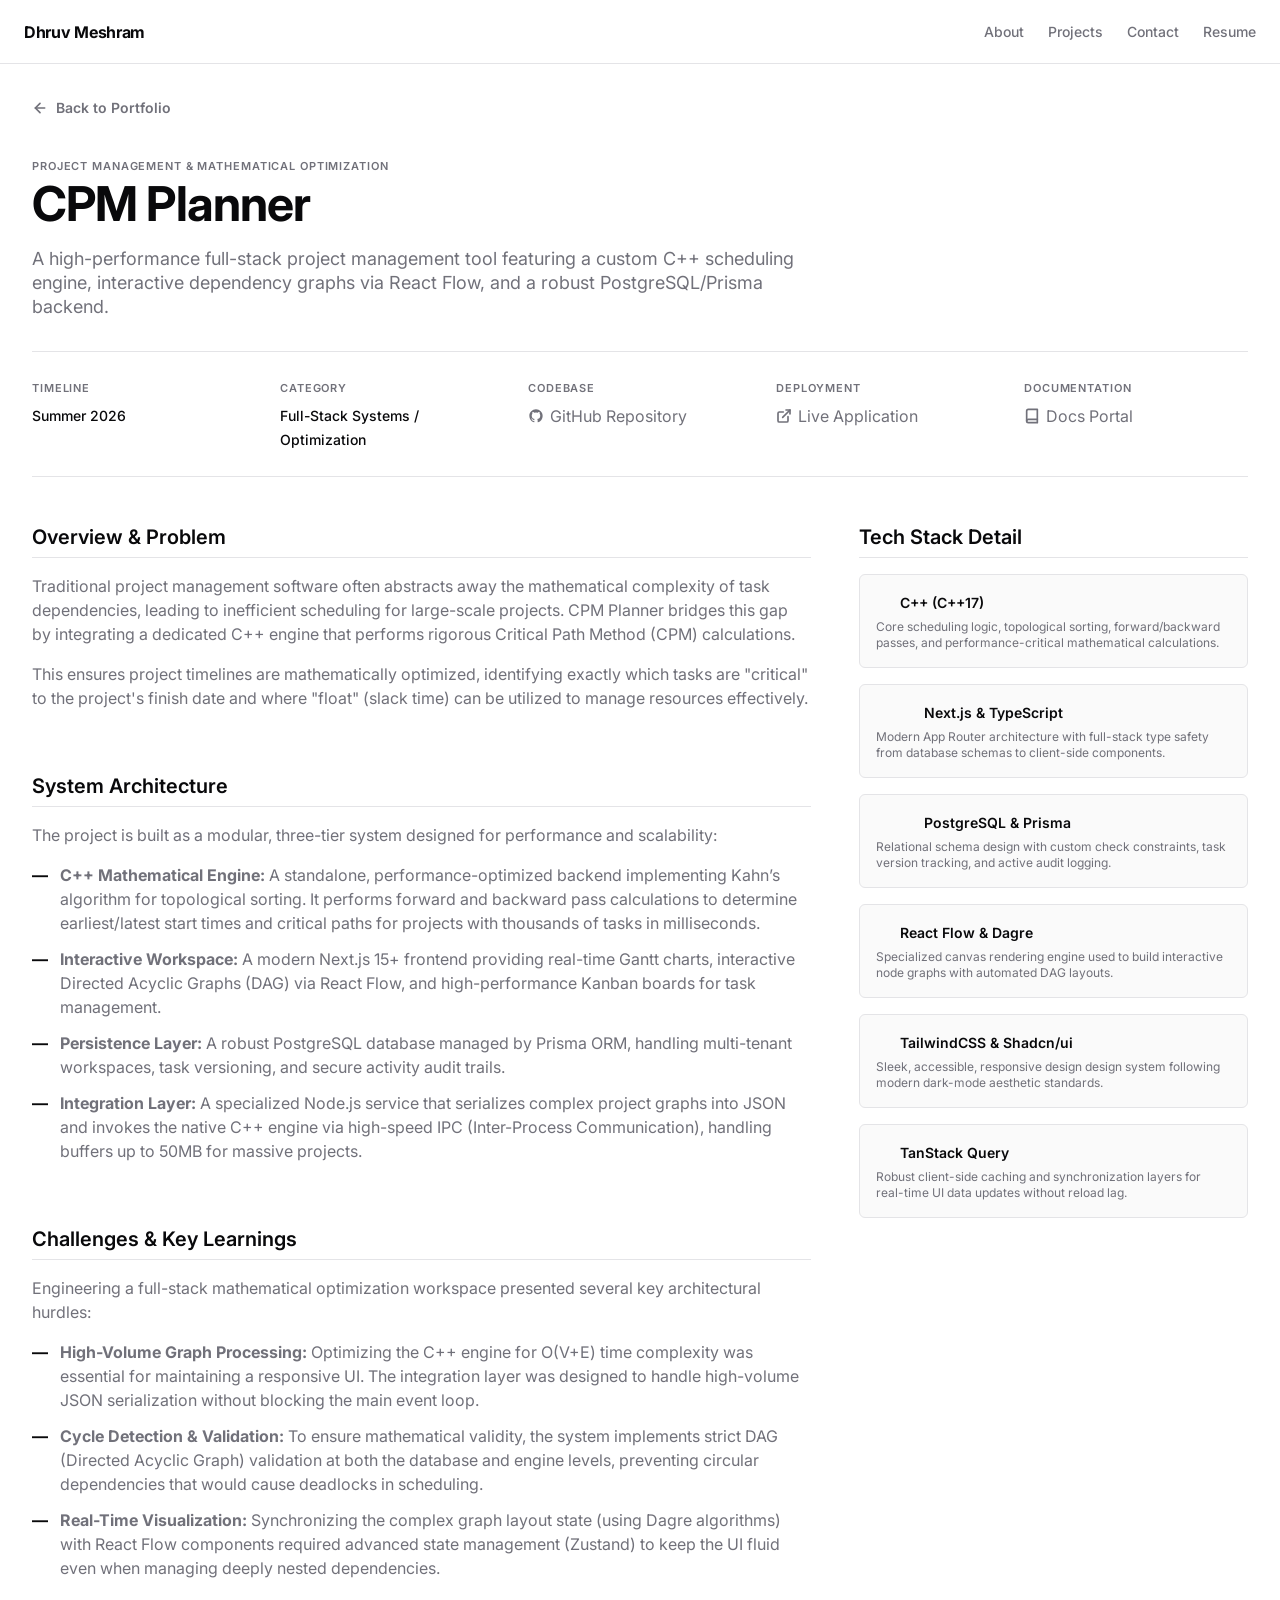
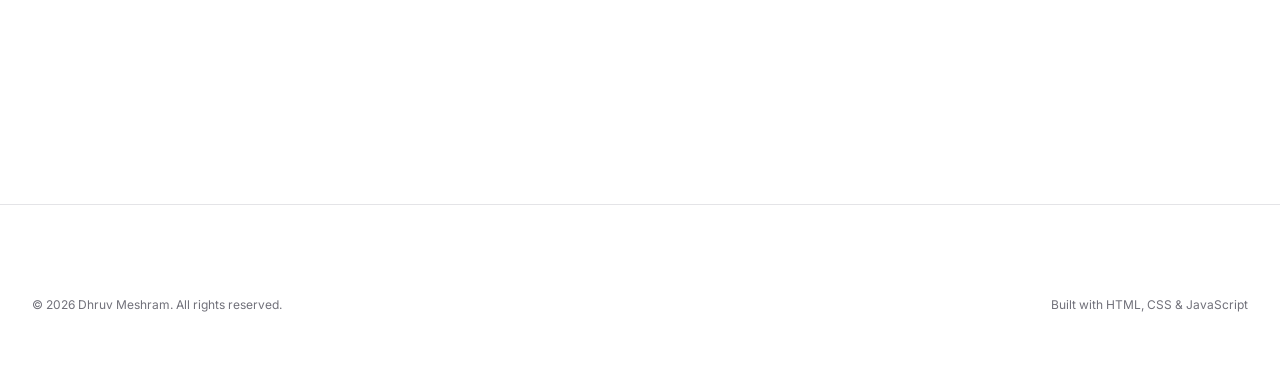
==== commit f07432d8: "feat: include project documentation, and update gitignore for LaTeX files" ====
--- a/projects/cpm-planner.html
+++ b/projects/cpm-planner.html
@@ -34,6 +34,7 @@
         <li><a class="navbar__link" href="../index.html#about">About</a></li>
         <li><a class="navbar__link" href="../index.html#projects">Projects</a></li>
         <li><a class="navbar__link" href="../index.html#contact">Contact</a></li>
+        <li><a class="navbar__link" href="../cv.pdf" target="_blank" rel="noopener noreferrer">Resume</a></li>
       </ul>
     </div>
   </nav>
@@ -90,6 +91,16 @@
             Live Application
           </a>
         </div>
+        <div>
+          <p class="project-detail__meta-item-title">Documentation</p>
+          <a href="https://dhruv-meshram.github.io/projects/cpm-planner/docs/" target="_blank" rel="noopener noreferrer" class="project-detail__meta-link">
+            <svg viewBox="0 0 24 24" fill="none" stroke="currentColor" stroke-width="2.5" stroke-linecap="round" stroke-linejoin="round">
+              <path d="M4 19.5A2.5 2.5 0 0 1 6.5 17H20"></path>
+              <path d="M6.5 2H20v20H6.5A2.5 2.5 0 0 1 4 19.5v-15A2.5 2.5 0 0 1 6.5 2z"></path>
+            </svg>
+            Docs Portal
+          </a>
+        </div>
       </div>
 
 
--- a/css/components.css
+++ b/css/components.css
@@ -241,6 +241,34 @@
   height: 18px;
 }
 
+/* Resume Button */
+.resume-button {
+  display: inline-flex;
+  align-items: center;
+  gap: var(--sp-2);
+  padding: var(--sp-2) var(--sp-4);
+  background-color: var(--color-primary-action);
+  color: var(--color-background);
+  border: 1px solid var(--color-primary-action);
+  border-radius: var(--radius-md);
+  font-size: var(--fs-sm);
+  font-weight: 500;
+  transition: background-color var(--transition-fast), border-color var(--transition-fast), opacity var(--transition-fast);
+  cursor: pointer;
+}
+
+.resume-button:hover {
+  background-color: var(--color-foreground);
+  border-color: var(--color-foreground);
+  opacity: 0.9;
+}
+
+.resume-button svg {
+  width: 16px;
+  height: 16px;
+  stroke: var(--color-background);
+}
+
 /* Availability badge */
 .availability-badge {
   display: inline-flex;
